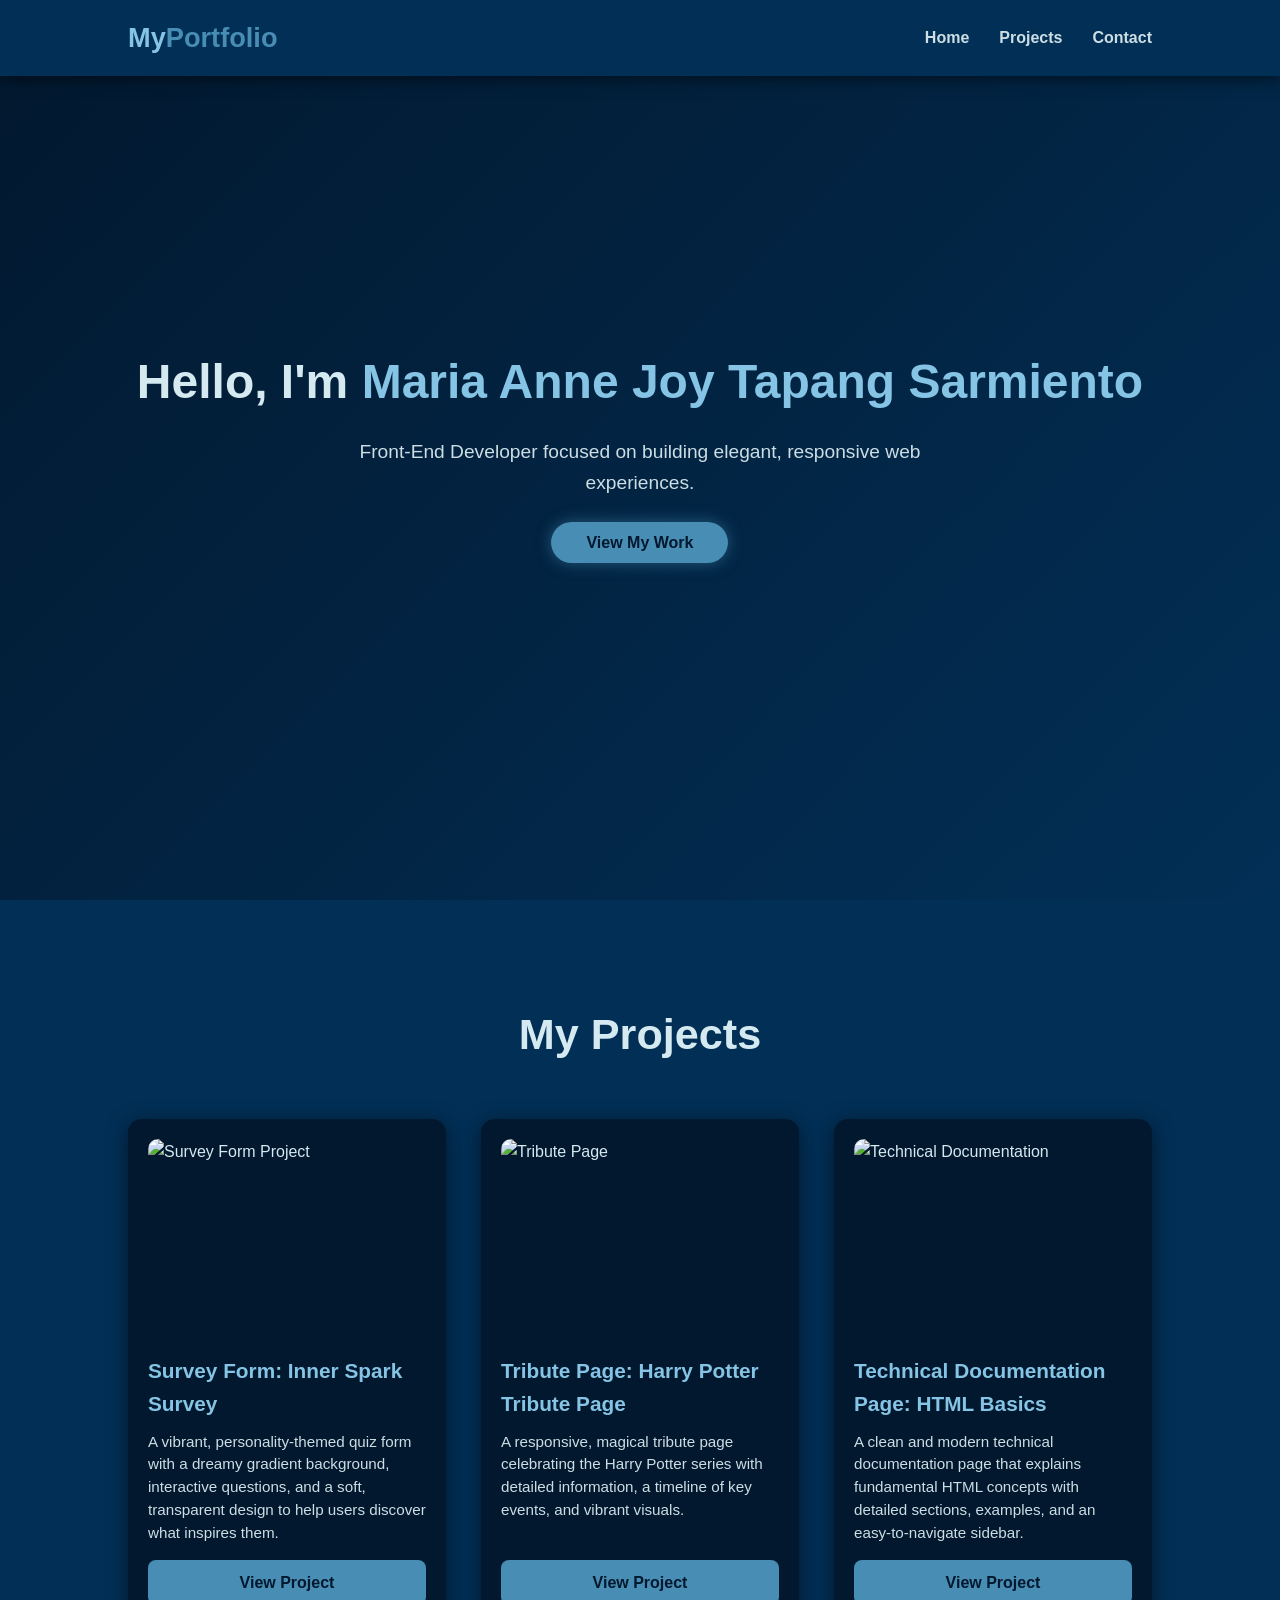
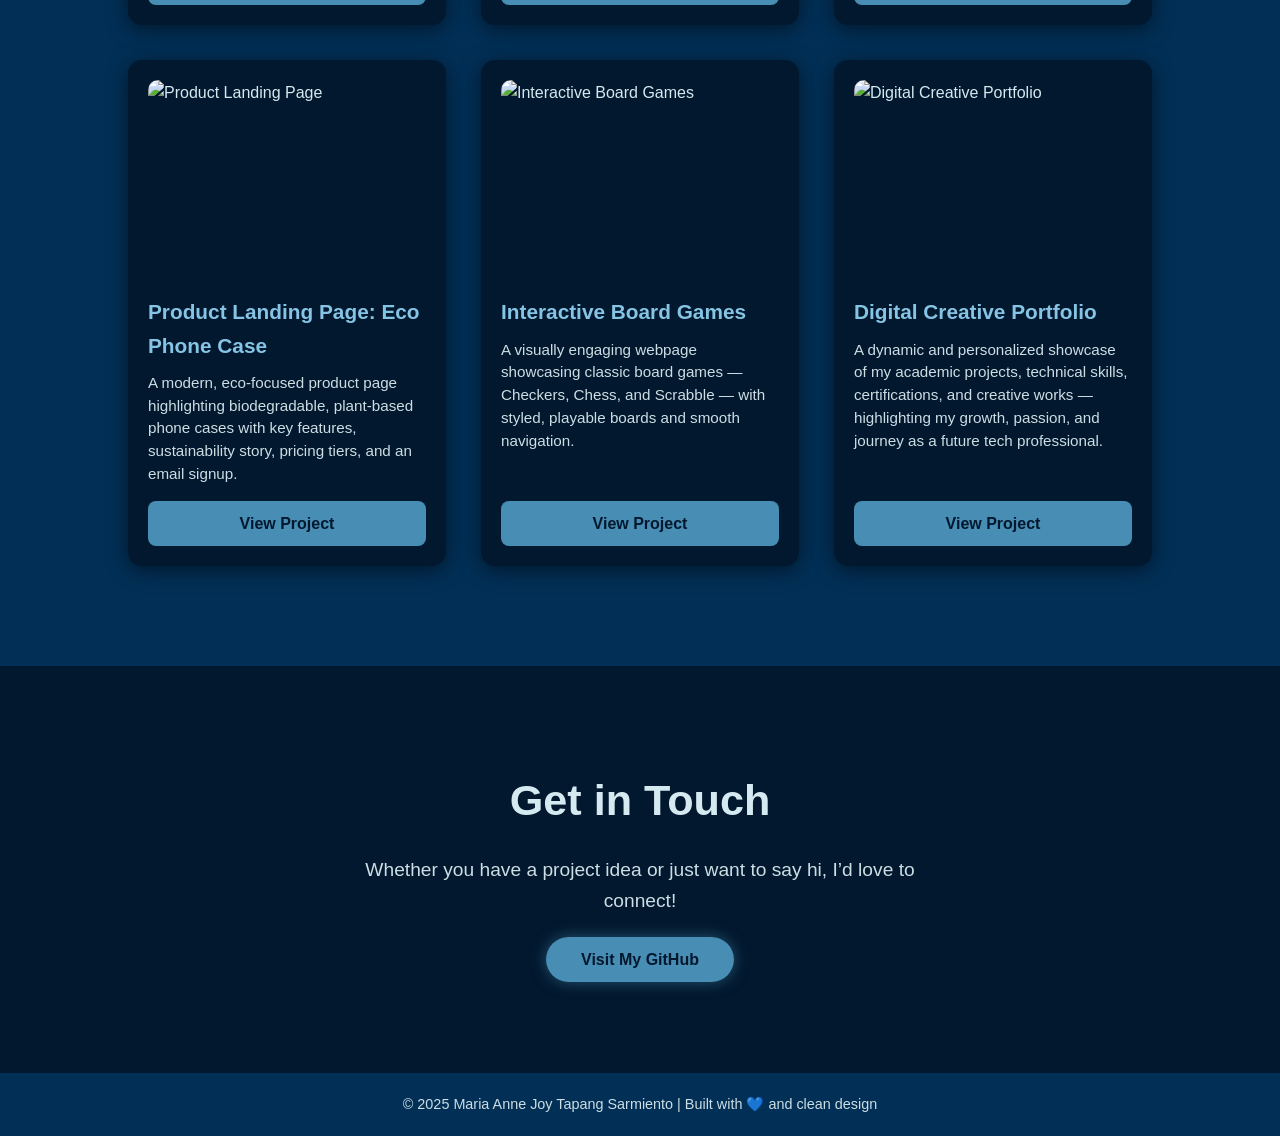
==== index.html @ 537d6b6f "Add files via upload" ====
<!DOCTYPE html>
<html lang="en">
<head>
  <meta charset="UTF-8" />
  <meta name="viewport" content="width=device-width, initial-scale=1.0" />
  <title>My Portfolio</title>
  <link rel="stylesheet" href="styles.css" />
</head>
<body>

  <!-- Navbar -->
  <nav id="navbar">
    <div class="logo">My<span>Portfolio</span></div>
    <ul>
      <li><a href="#welcome-section">Home</a></li>
      <li><a href="#projects">Projects</a></li>
      <li><a href="#contact">Contact</a></li>
    </ul>
  </nav>

  <!-- Welcome Section -->
  <section id="welcome-section">
    <div class="hero-text">
      <h1>Hello, I'm <span>Maria Anne Joy Tapang Sarmiento</span></h1>
      <p>Front-End Developer focused on building elegant, responsive web experiences.</p>
      <a href="#projects" class="hero-btn">View My Work</a>
    </div>
  </section>

  <!-- Projects Section -->
  <section id="projects">
    <h2>My Projects</h2>
    <div class="projects-grid">

      <!-- 1. Survey Form -->
      <div class="project-tile">
        <img src="https://via.placeholder.com/400x250/85C4E4/02182E?text=Survey+Form" alt="Survey Form Project">
        <h3>Survey Form: Inner Spark Survey</h3>
        <p>A vibrant, personality-themed quiz form with a dreamy gradient background, interactive questions, and a soft, transparent design to help users discover what inspires them.</p>
        <a href="#" target="_blank">View Project</a>
      </div>

      <!-- 2. Tribute Page -->
      <div class="project-tile">
        <img src="https://via.placeholder.com/400x250/488DB4/02182E?text=Harry+Potter+Tribute" alt="Tribute Page">
        <h3>Tribute Page: Harry Potter Tribute Page</h3>
        <p>A responsive, magical tribute page celebrating the Harry Potter series with detailed information, a timeline of key events, and vibrant visuals.</p>
        <a href="#" target="_blank">View Project</a>
      </div>

      <!-- 3. Technical Documentation -->
      <div class="project-tile">
        <img src="https://via.placeholder.com/400x250/022F56/CCDEE4?text=HTML+Docs" alt="Technical Documentation">
        <h3>Technical Documentation Page: HTML Basics</h3>
        <p>A clean and modern technical documentation page that explains fundamental HTML concepts with detailed sections, examples, and an easy-to-navigate sidebar.</p>
        <a href="#" target="_blank">View Project</a>
      </div>

      <!-- 4. Product Landing Page -->
      <div class="project-tile">
        <img src="https://via.placeholder.com/400x250/CCDEE4/022F56?text=Eco+Phone+Case" alt="Product Landing Page">
        <h3>Product Landing Page: Eco Phone Case</h3>
        <p>A modern, eco-focused product page highlighting biodegradable, plant-based phone cases with key features, sustainability story, pricing tiers, and an email signup.</p>
        <a href="#" target="_blank">View Project</a>
      </div>

      <!-- 5. Interactive Board Games -->
      <div class="project-tile">
        <img src="https://via.placeholder.com/400x250/85C4E4/02182E?text=Board+Games" alt="Interactive Board Games">
        <h3>Interactive Board Games</h3>
        <p>A visually engaging webpage showcasing classic board games — Checkers, Chess, and Scrabble — with styled, playable boards and smooth navigation.</p>
        <a href="#" target="_blank">View Project</a>
      </div>

      <!-- 6. Digital Creative Portfolio -->
      <div class="project-tile">
        <img src="https://via.placeholder.com/400x250/488DB4/02182E?text=Creative+Portfolio" alt="Digital Creative Portfolio">
        <h3>Digital Creative Portfolio</h3>
        <p>A dynamic and personalized showcase of my academic projects, technical skills, certifications, and creative works — highlighting my growth, passion, and journey as a future tech professional.</p>
        <a href="#" target="_blank">View Project</a>
      </div>

    </div>
  </section>

  <!-- Contact Section -->
  <section id="contact">
    <h2>Get in Touch</h2>
    <p>Whether you have a project idea or just want to say hi, I’d love to connect!</p>
    <a id="profile-link" href="https://github.com/joysarmiento" target="_blank" class="contact-btn">Visit My GitHub</a>
  </section>

  <footer>
    <p>© 2025 Maria Anne Joy Tapang Sarmiento | Built with 💙 and clean design</p>
  </footer>

</body>
</html>
---- styles.css ----
/* ===== Global Reset ===== */
* {
  margin: 0;
  padding: 0;
  box-sizing: border-box;
}

html {
  scroll-behavior: smooth;
}

body {
  font-family: 'Poppins', sans-serif;
  background: #02182E;
  color: #D5E9F0;
  line-height: 1.6;
}

/* ===== Navbar ===== */
#navbar {
  position: fixed;
  top: 0;
  width: 100%;
  padding: 1rem 10%;
  background: #022F56;
  display: flex;
  justify-content: space-between;
  align-items: center;
  z-index: 1000;
  box-shadow: 0 2px 15px rgba(0,0,0,0.6);
}

.logo {
  font-size: 1.7rem;
  font-weight: bold;
  color: #85C4E4;
}

.logo span {
  color: #488DB4;
}

#navbar ul {
  list-style: none;
  display: flex;
  gap: 30px;
}

#navbar a {
  color: #CCDEE4;
  text-decoration: none;
  font-weight: bold;
  transition: color 0.3s;
}

#navbar a:hover {
  color: #85C4E4;
}

/* ===== Main Heading (White Glow Shine) ===== */
.main-heading {
  font-size: 3rem;
  text-align: center;
  margin-bottom: 30px;
  color: #85C4E4;
  letter-spacing: 1.5px;
  font-weight: 800;
  text-transform: uppercase;
  animation: white-shine 3s ease-in-out infinite alternate;
}

@keyframes white-shine {
  0% {
    text-shadow: 
      0 0 5px rgba(255, 255, 255, 0.4),
      0 0 10px rgba(255, 255, 255, 0.2),
      0 0 15px rgba(255, 255, 255, 0.1);
  }
  100% {
    text-shadow: 
      0 0 10px rgba(255, 255, 255, 0.9),
      0 0 20px rgba(255, 255, 255, 0.7),
      0 0 30px rgba(255, 255, 255, 0.5);
  }
}

/* ===== Welcome Section ===== */
#welcome-section {
  height: 100vh;
  display: flex;
  justify-content: center;
  align-items: center;
  background: linear-gradient(135deg, #02182E, #022F56);
  text-align: center;
  padding: 0 20px;
}

.hero-text h1 {
  font-size: 3rem;
  margin-bottom: 1rem;
}

.hero-text h1 span {
  color: #85C4E4;
}

.hero-text p {
  font-size: 1.2rem;
  max-width: 650px;
  margin: 0 auto 2rem;
  color: #CCDEE4;
}

.hero-btn {
  padding: 12px 35px;
  background: #488DB4;
  color: #02182E;
  border-radius: 30px;
  text-decoration: none;
  font-weight: bold;
  transition: 0.3s;
  box-shadow: 0 0 15px rgba(72, 141, 180, 0.5);
}

.hero-btn:hover {
  background: #85C4E4;
  box-shadow: 0 0 25px rgba(255, 255, 255, 0.7);
}

/* ===== Projects Section ===== */
#projects {
  padding: 100px 10%;
  background: #022F56;
  text-align: center;
}

#projects h2 {
  font-size: 2.7rem;
  margin-bottom: 50px;
}

.projects-grid {
  display: grid;
  grid-template-columns: repeat(auto-fit, minmax(280px, 1fr));
  gap: 35px;
  max-width: 1200px;
  margin: 0 auto;
}

.project-tile {
  background: #02182E;
  border-radius: 14px;
  padding: 20px;
  box-shadow: 0 4px 20px rgba(0,0,0,0.5);
  transition: transform 0.3s ease, box-shadow 0.3s ease;
  text-align: left;
  display: flex;
  flex-direction: column;
}

.project-tile:hover {
  transform: translateY(-8px);
  box-shadow: 0 8px 25px rgba(255, 255, 255, 0.2);
}

.project-tile img {
  width: 100%;
  height: 200px;
  object-fit: cover;
  border-radius: 10px;
  margin-bottom: 15px;
}

.project-tile h3 {
  color: #85C4E4;
  margin-bottom: 10px;
  font-size: 1.3rem;
}

.project-tile p {
  flex-grow: 1;
  margin-bottom: 15px;
  color: #CCDEE4;
  font-size: 0.95rem;
  line-height: 1.5;
}

.project-tile a {
  text-align: center;
  display: block;
  padding: 10px;
  background: #488DB4;
  color: #02182E;
  text-decoration: none;
  font-weight: bold;
  border-radius: 8px;
  transition: background 0.3s, box-shadow 0.3s;
}

.project-tile a:hover {
  background: #85C4E4;
  box-shadow: 0 0 20px rgba(255, 255, 255, 0.4);
}

/* ===== Contact Section ===== */
#contact {
  padding: 100px 10%;
  background: #02182E;
  text-align: center;
}

#contact h2 {
  font-size: 2.7rem;
  margin-bottom: 20px;
}

#contact p {
  font-size: 1.2rem;
  max-width: 600px;
  margin: 0 auto 30px;
  color: #CCDEE4;
}

.contact-btn {
  padding: 14px 35px;
  background: #488DB4;
  color: #02182E;
  border-radius: 30px;
  font-weight: bold;
  text-decoration: none;
  transition: background 0.3s, box-shadow 0.3s;
  box-shadow: 0 0 15px rgba(72, 141, 180, 0.5);
}

.contact-btn:hover {
  background: #85C4E4;
  box-shadow: 0 0 25px rgba(255, 255, 255, 0.7);
}

/* ===== Footer ===== */
footer {
  background: #022F56;
  text-align: center;
  padding: 20px;
  font-size: 0.9rem;
  color: #CCDEE4;
}

/* ===== Responsive Design ===== */
@media (max-width: 768px) {
  .main-heading {
    font-size: 2.2rem;
  }

  .hero-text h1 {
    font-size: 2.3rem;
  }

  #navbar ul {
    gap: 20px;
  }

  .projects-grid {
    grid-template-columns: repeat(3, 1fr);
  }
}
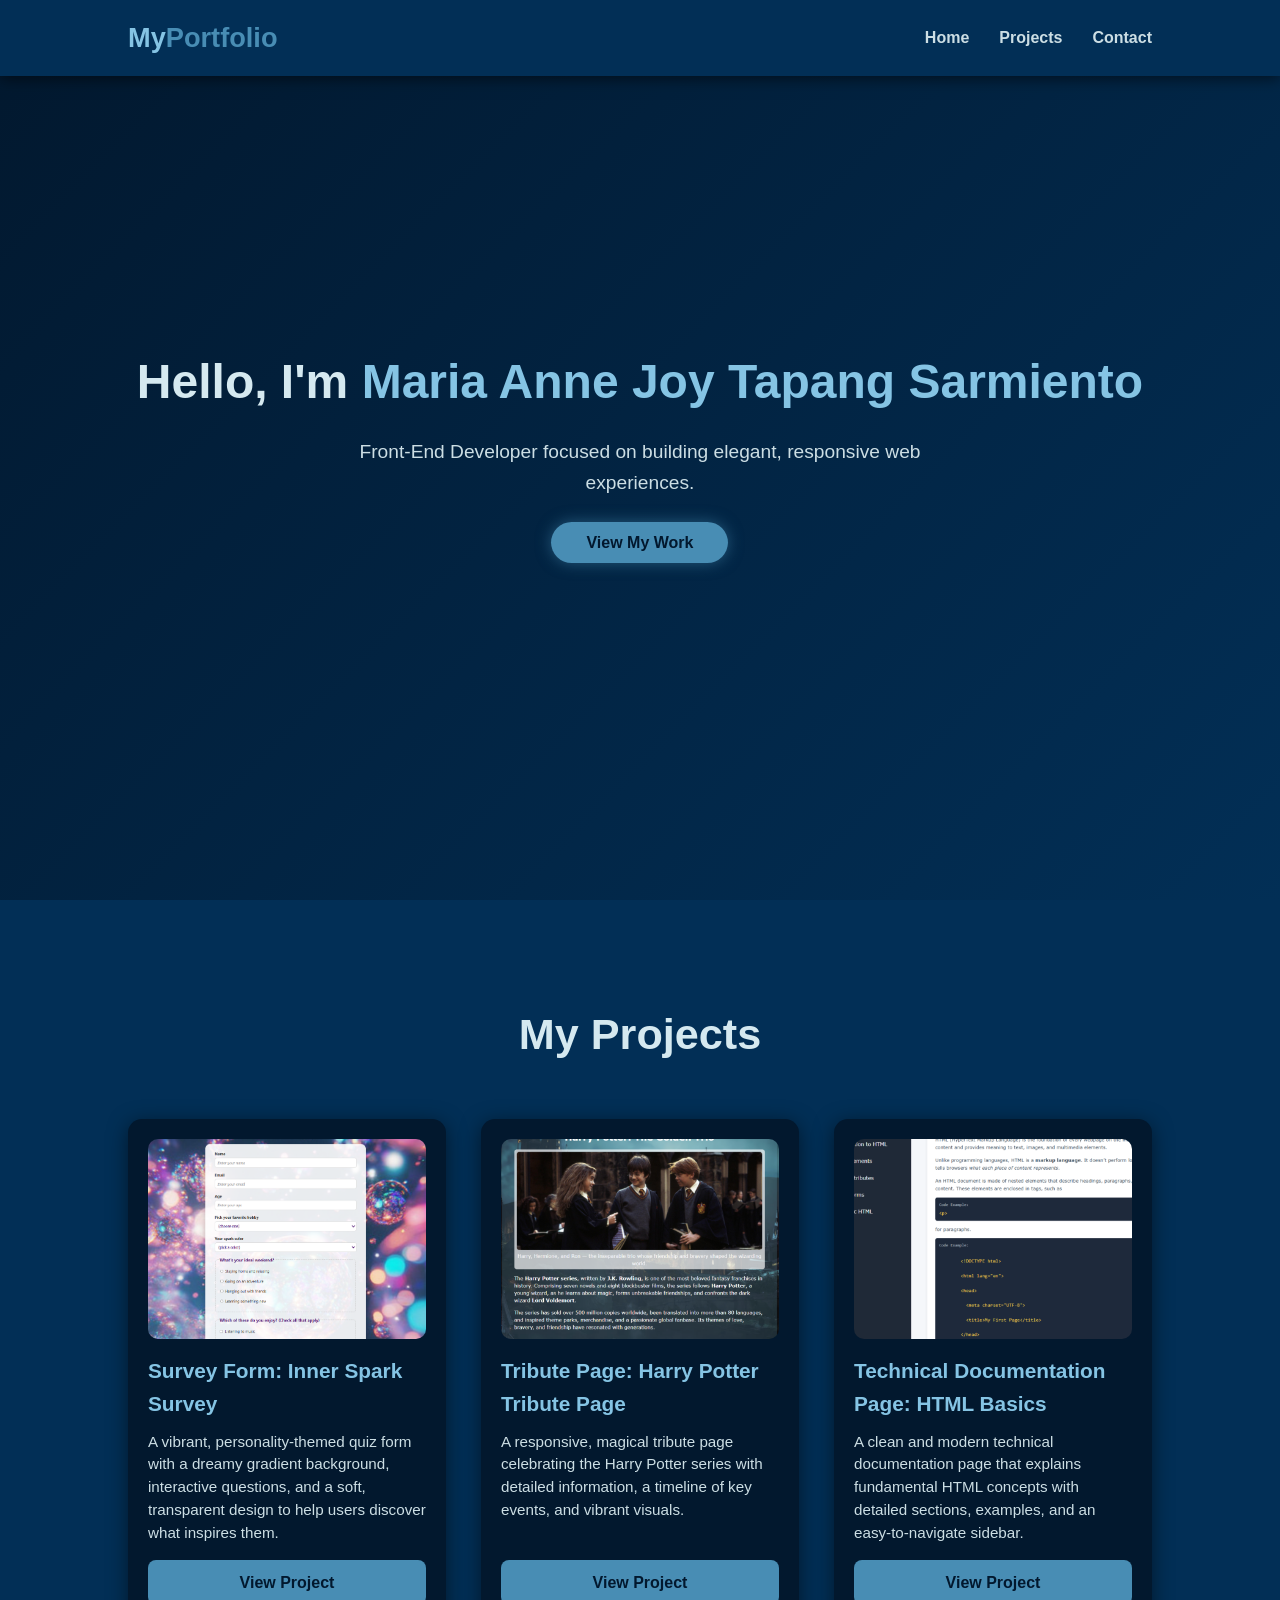
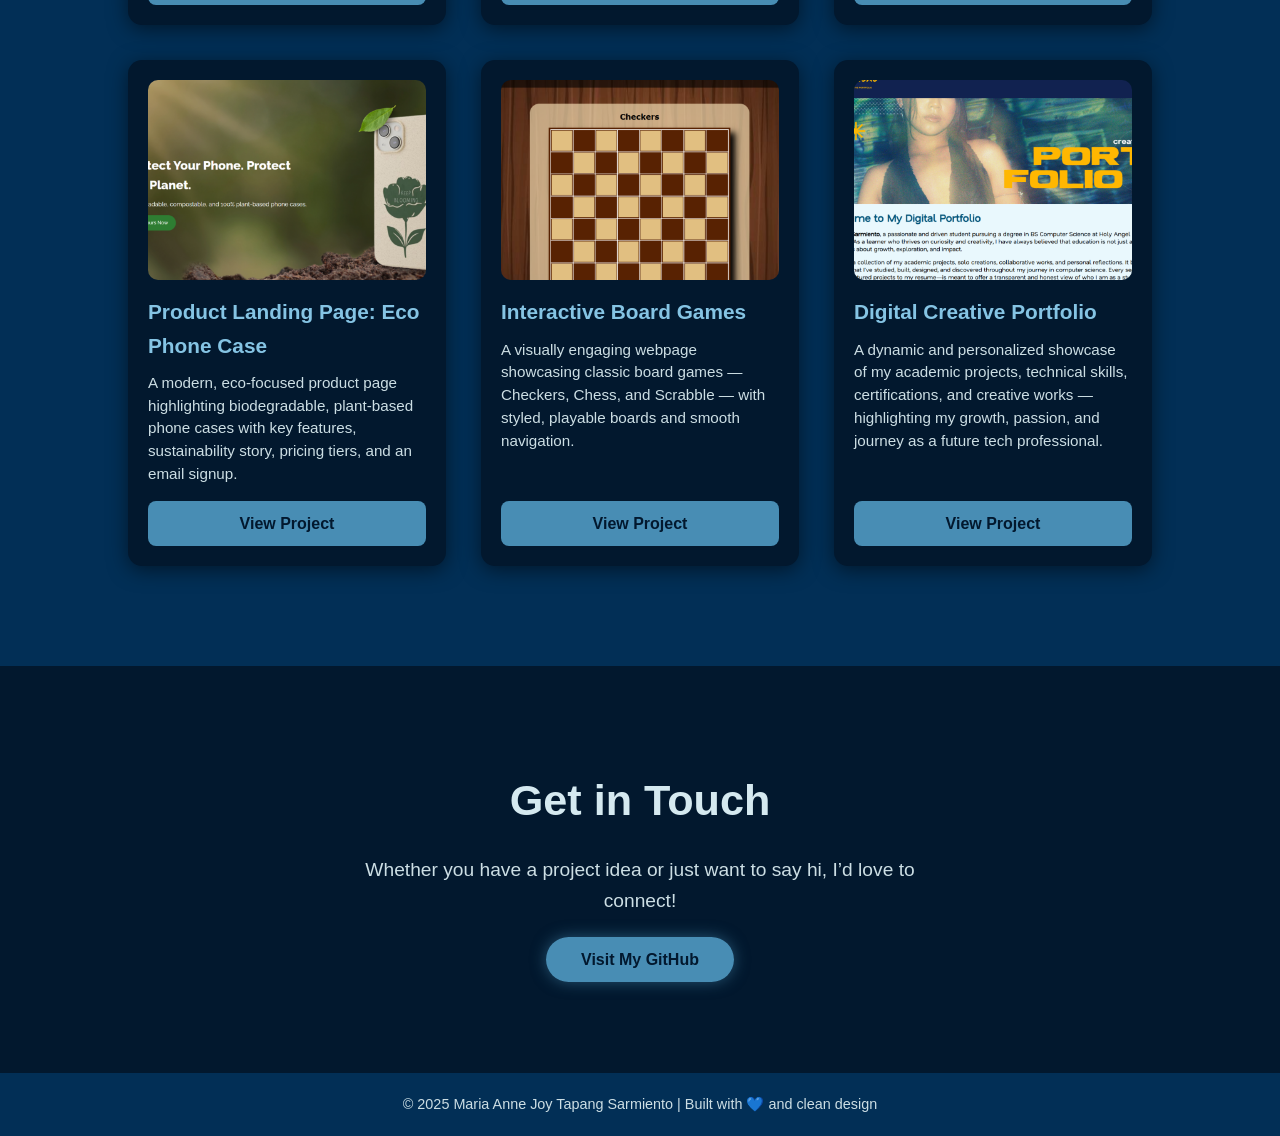
==== commit d97bdcf9: "Update index.html" ====
--- a/index.html
+++ b/index.html
@@ -34,50 +34,50 @@
 
       <!-- 1. Survey Form -->
       <div class="project-tile">
-        <img src="https://via.placeholder.com/400x250/85C4E4/02182E?text=Survey+Form" alt="Survey Form Project">
+        <img src="images/survey.png" alt="Survey Form Project">
         <h3>Survey Form: Inner Spark Survey</h3>
         <p>A vibrant, personality-themed quiz form with a dreamy gradient background, interactive questions, and a soft, transparent design to help users discover what inspires them.</p>
-        <a href="#" target="_blank">View Project</a>
+        <a href="survey-form/index.html" target="_blank">View Project</a>
       </div>
 
       <!-- 2. Tribute Page -->
       <div class="project-tile">
-        <img src="https://via.placeholder.com/400x250/488DB4/02182E?text=Harry+Potter+Tribute" alt="Tribute Page">
+        <img src="images/tribute.png" alt="Tribute Page">
         <h3>Tribute Page: Harry Potter Tribute Page</h3>
         <p>A responsive, magical tribute page celebrating the Harry Potter series with detailed information, a timeline of key events, and vibrant visuals.</p>
-        <a href="#" target="_blank">View Project</a>
+        <a href="tribute-page/index.html" target="_blank">View Project</a>
       </div>
 
       <!-- 3. Technical Documentation -->
       <div class="project-tile">
-        <img src="https://via.placeholder.com/400x250/022F56/CCDEE4?text=HTML+Docs" alt="Technical Documentation">
+        <img src="images/technical.png" alt="Technical Documentation">
         <h3>Technical Documentation Page: HTML Basics</h3>
         <p>A clean and modern technical documentation page that explains fundamental HTML concepts with detailed sections, examples, and an easy-to-navigate sidebar.</p>
-        <a href="#" target="_blank">View Project</a>
+        <a href="technical-documentation-page/index.html" target="_blank">View Project</a>
       </div>
 
       <!-- 4. Product Landing Page -->
       <div class="project-tile">
-        <img src="https://via.placeholder.com/400x250/CCDEE4/022F56?text=Eco+Phone+Case" alt="Product Landing Page">
+        <img src="images/product.png" alt="Product Landing Page">
         <h3>Product Landing Page: Eco Phone Case</h3>
         <p>A modern, eco-focused product page highlighting biodegradable, plant-based phone cases with key features, sustainability story, pricing tiers, and an email signup.</p>
-        <a href="#" target="_blank">View Project</a>
+        <a href="product-landing-page/index.html" target="_blank">View Project</a>
       </div>
 
       <!-- 5. Interactive Board Games -->
       <div class="project-tile">
-        <img src="https://via.placeholder.com/400x250/85C4E4/02182E?text=Board+Games" alt="Interactive Board Games">
+        <img src="images/boardgame.png" alt="Interactive Board Games">
         <h3>Interactive Board Games</h3>
         <p>A visually engaging webpage showcasing classic board games — Checkers, Chess, and Scrabble — with styled, playable boards and smooth navigation.</p>
-        <a href="#" target="_blank">View Project</a>
+        <a href="boardgames/Boardgames.html" target="_blank">View Project</a>
       </div>
 
       <!-- 6. Digital Creative Portfolio -->
       <div class="project-tile">
-        <img src="https://via.placeholder.com/400x250/488DB4/02182E?text=Creative+Portfolio" alt="Digital Creative Portfolio">
+        <img src="images/creative.png" alt="Digital Creative Portfolio">
         <h3>Digital Creative Portfolio</h3>
         <p>A dynamic and personalized showcase of my academic projects, technical skills, certifications, and creative works — highlighting my growth, passion, and journey as a future tech professional.</p>
-        <a href="#" target="_blank">View Project</a>
+        <a href="creative-portfolio/index.html" target="_blank">View Project</a>
       </div>
 
     </div>
@@ -95,4 +95,7 @@
   </footer>
 
 </body>
-</html>+
+</html>
+
+
